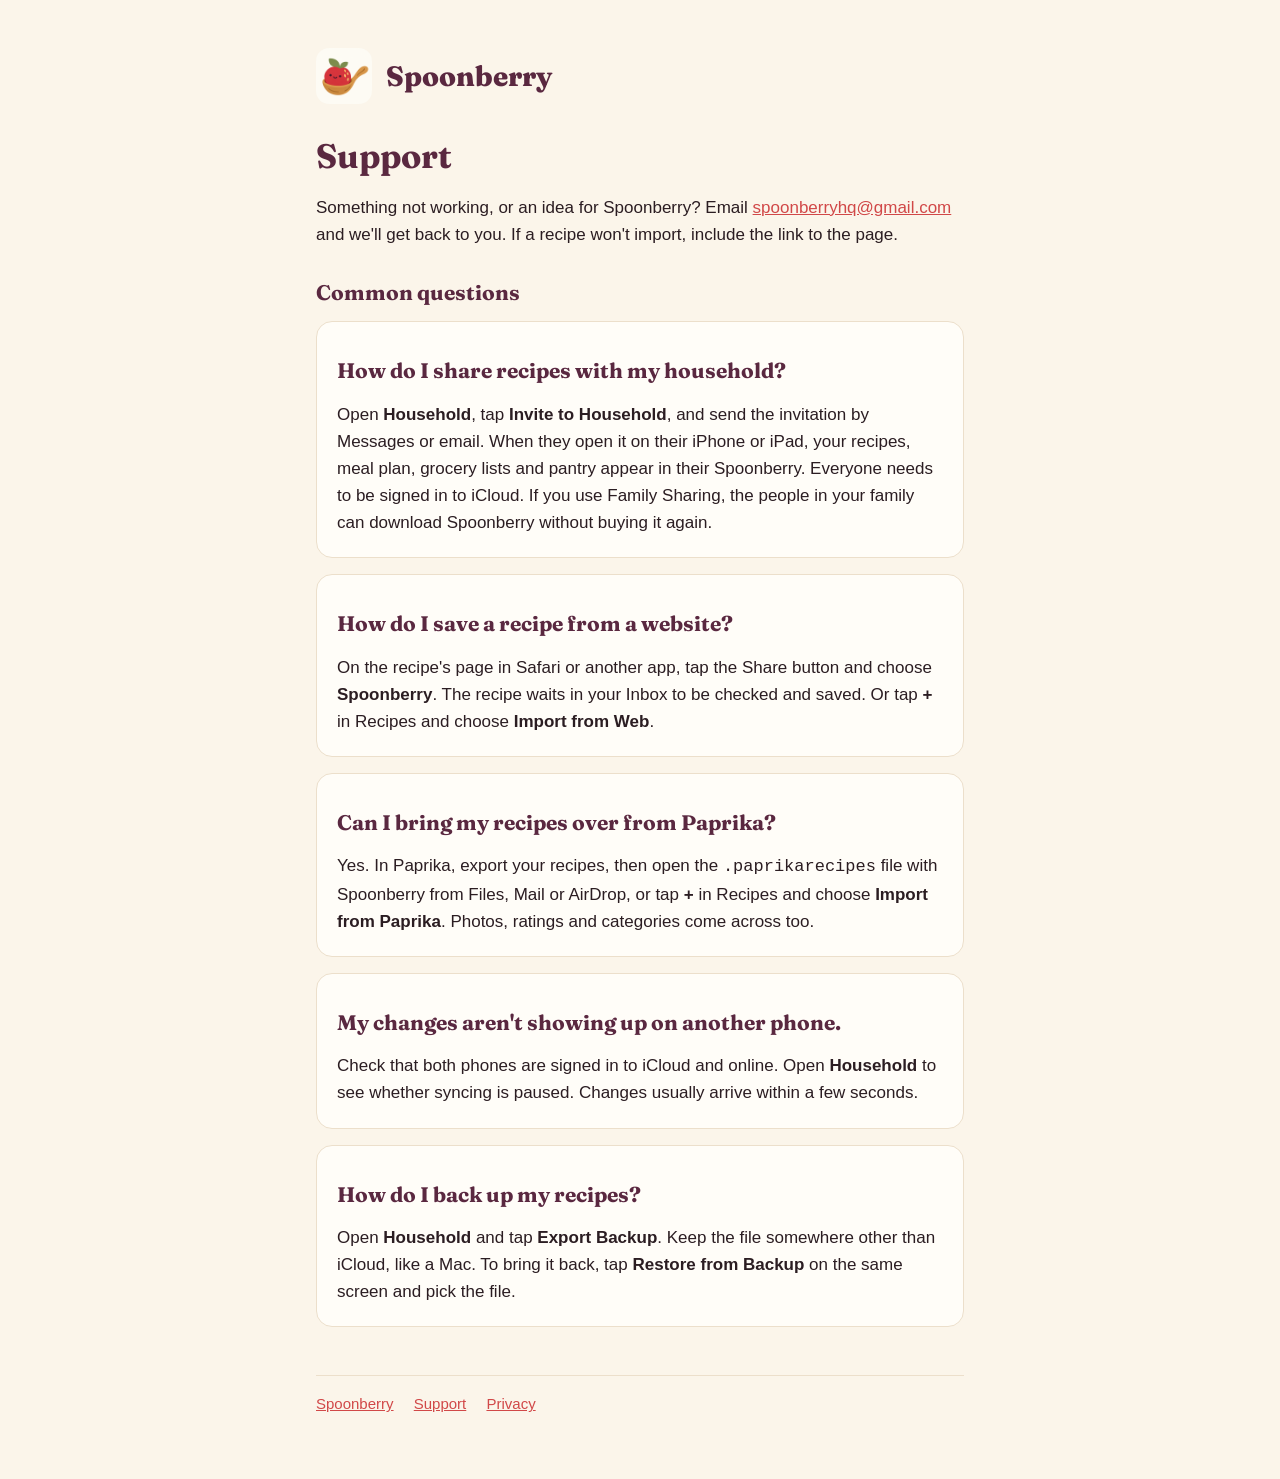
==== support.html @ 286a510c "Update the site" ====
<!doctype html>
<html lang="en">
<head>
  <meta charset="utf-8">
  <meta name="viewport" content="width=device-width, initial-scale=1">
  <title>Spoonberry Support</title>
  <link rel="icon" href="icon.png">
  <link rel="preconnect" href="https://fonts.googleapis.com">
  <link href="https://fonts.googleapis.com/css2?family=Fraunces:opsz,wght,SOFT@9..144,700..800,100&display=swap" rel="stylesheet">
  <link rel="stylesheet" href="style.css">
</head>
<body>
<main>
  <header>
    <img src="icon.png" alt="">
    <a href="./">Spoonberry</a>
  </header>

  <h1>Support</h1>
  <p>Something not working, or an idea for Spoonberry? Email
  <a href="mailto:spoonberryhq@gmail.com">spoonberryhq@gmail.com</a> and we'll get back to you. If a recipe
  won't import, include the link to the page.</p>

  <h2>Common questions</h2>

  <div class="card">
    <h2>How do I share recipes with my household?</h2>
    <p>Open <strong>Household</strong>, tap <strong>Invite to Household</strong>, and send the
    invitation by Messages or email. When they open it on their iPhone or iPad, your recipes, meal plan,
    grocery lists and pantry appear in their Spoonberry. Everyone needs to be signed in to
    iCloud. If you use Family Sharing, the people in your family can download Spoonberry without
    buying it again.</p>
  </div>

  <div class="card">
    <h2>How do I save a recipe from a website?</h2>
    <p>On the recipe's page in Safari or another app, tap the Share button and choose
    <strong>Spoonberry</strong>. The recipe waits in your Inbox to be checked and saved. Or tap
    <strong>+</strong> in Recipes and choose <strong>Import from Web</strong>.</p>
  </div>

  <div class="card">
    <h2>Can I bring my recipes over from Paprika?</h2>
    <p>Yes. In Paprika, export your recipes, then open the <code>.paprikarecipes</code> file with
    Spoonberry from Files, Mail or AirDrop, or tap <strong>+</strong> in Recipes and choose
    <strong>Import from Paprika</strong>. Photos, ratings and categories come across too.</p>
  </div>

  <div class="card">
    <h2>My changes aren't showing up on another phone.</h2>
    <p>Check that both phones are signed in to iCloud and online. Open <strong>Household</strong>
    to see whether syncing is paused. Changes usually arrive within a few seconds.</p>
  </div>

  <div class="card">
    <h2>How do I back up my recipes?</h2>
    <p>Open <strong>Household</strong> and tap <strong>Export Backup</strong>. Keep the file
    somewhere other than iCloud, like a Mac. To bring it back, tap <strong>Restore from
    Backup</strong> on the same screen and pick the file.</p>
  </div>

  <nav>
    <a href="./">Spoonberry</a>
    <a href="support.html">Support</a>
    <a href="privacy.html">Privacy</a>
  </nav>
</main>
</body>
</html>
---- style.css ----
:root {
  --berry: #d14848;
  --plum: #5a2840;
  --cream: #fbf5ea;
  --card: #fffdf8;
  --wood: #93602a;
  --text: #2b1d22;
  --muted: #6e5a60;
  --line: #ecdfcb;
}

@media (prefers-color-scheme: dark) {
  :root {
    --berry: #f29a92;
    --plum: #f6e7d6;
    --cream: #1b1215;
    --card: #281b20;
    --wood: #e2ae6a;
    --text: #f3e9e2;
    --muted: #bba7ad;
    --line: #3d2a31;
  }
}

* { box-sizing: border-box; }

body {
  margin: 0;
  background: var(--cream);
  color: var(--text);
  font: 17px/1.6 -apple-system, BlinkMacSystemFont, "Segoe UI", Roboto, sans-serif;
}

main {
  max-width: 680px;
  margin: 0 auto;
  padding: 48px 16px 64px;
}

header {
  display: flex;
  align-items: center;
  gap: 14px;
  margin-bottom: 32px;
}

header img {
  width: 56px;
  height: 56px;
  border-radius: 13px;
}

header a {
  color: var(--plum);
  text-decoration: none;
  font: 800 28px/1 "Fraunces", Georgia, serif;
}

h1, h2 {
  color: var(--plum);
  font-family: "Fraunces", Georgia, serif;
  line-height: 1.2;
}

h1 { font-size: 34px; margin: 0 0 8px; }
h2 { font-size: 21px; margin: 32px 0 8px; }

a { color: var(--berry); }

.updated { color: var(--muted); margin-top: 0; }

.card {
  background: var(--card);
  border: 1px solid var(--line);
  border-radius: 16px;
  padding: 4px 20px;
  margin: 16px 0;
}

nav {
  margin-top: 48px;
  padding-top: 16px;
  border-top: 1px solid var(--line);
  color: var(--muted);
  font-size: 15px;
}

nav a { margin-right: 16px; }
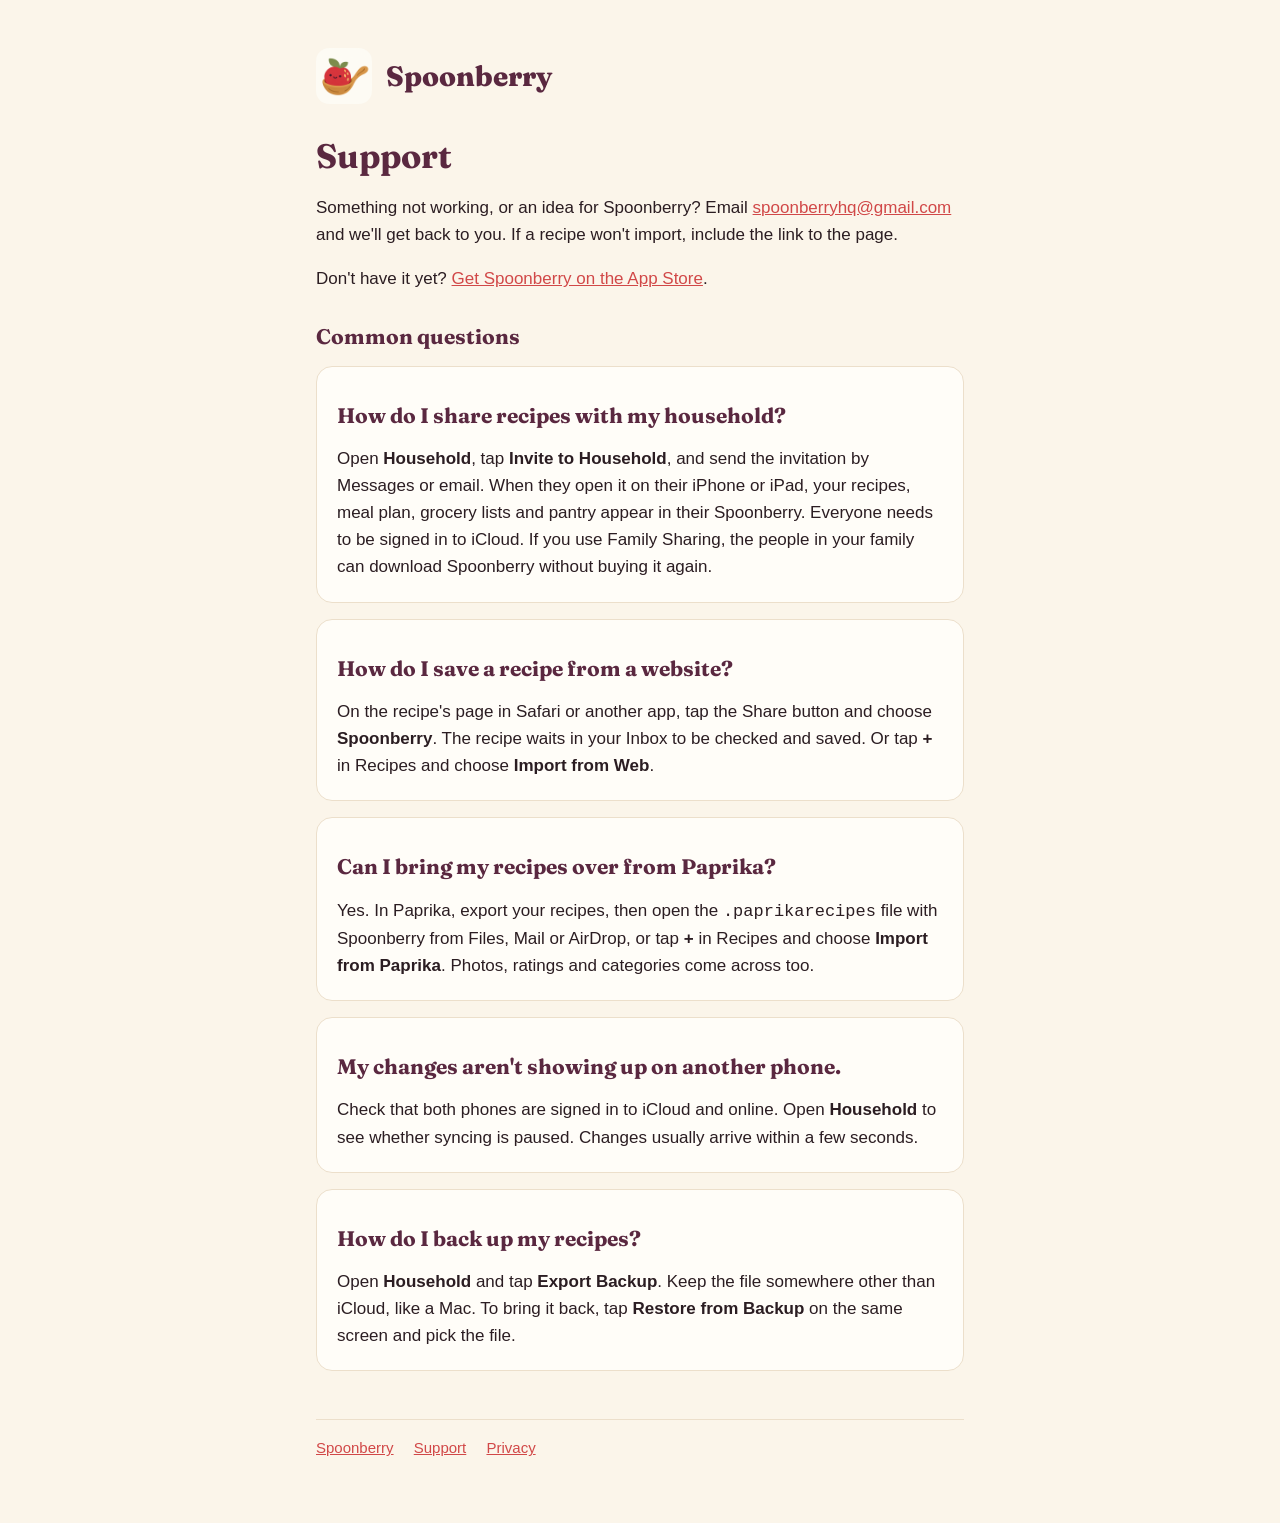
==== commit be5e58d8: "Update the site" ====
--- a/support.html
+++ b/support.html
@@ -20,6 +20,7 @@
   <p>Something not working, or an idea for Spoonberry? Email
   <a href="mailto:spoonberryhq@gmail.com">spoonberryhq@gmail.com</a> and we'll get back to you. If a recipe
   won't import, include the link to the page.</p>
+  <p>Don't have it yet? <a href="https://apps.apple.com/app/id6827819937">Get Spoonberry on the App Store</a>.</p>
 
   <h2>Common questions</h2>
 
